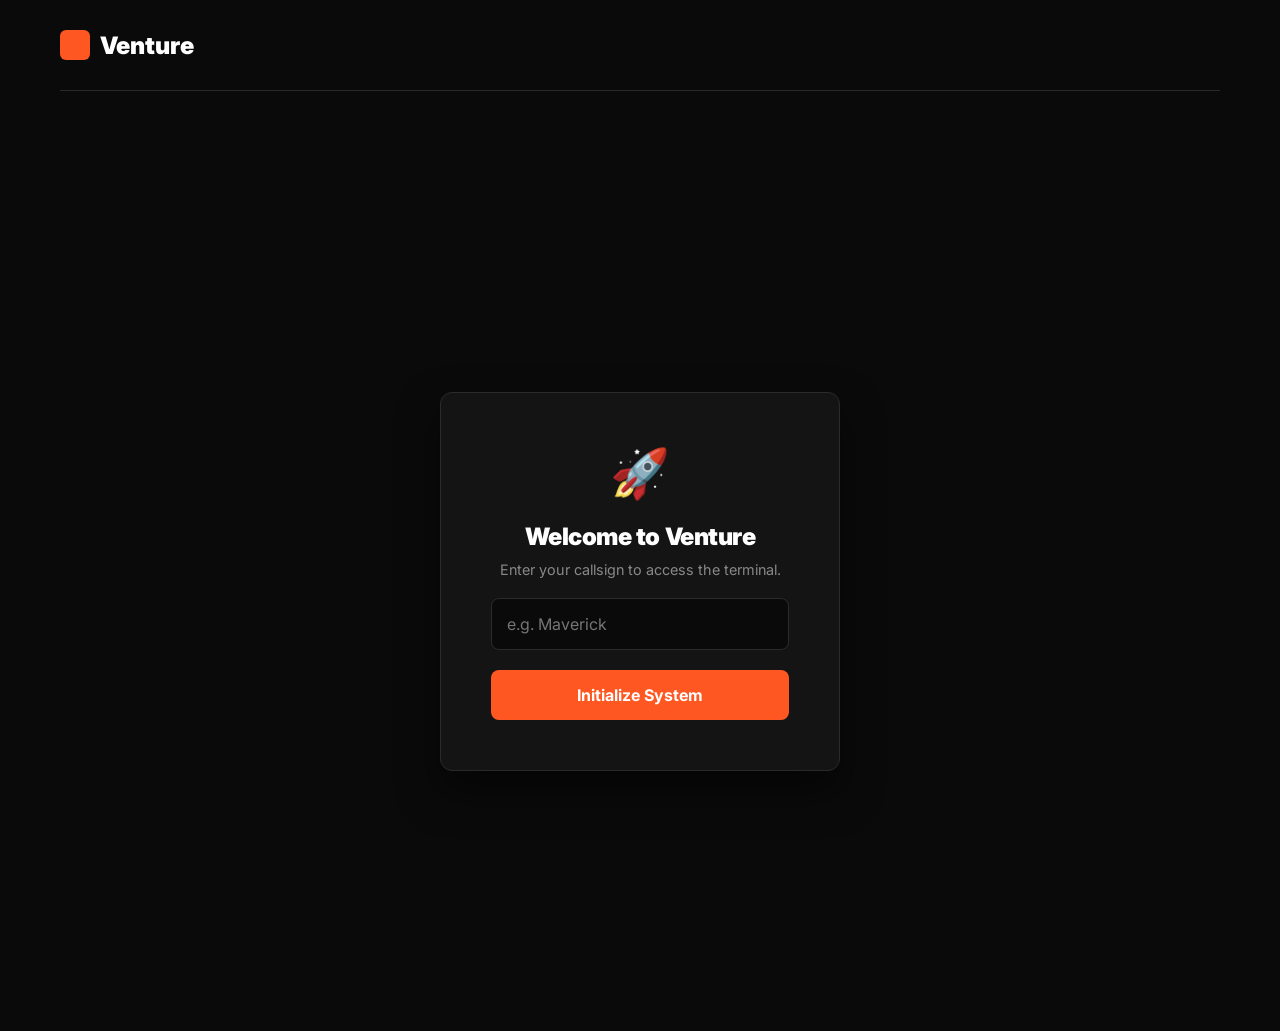
==== index.html @ 6b4d2a3b "Venture 2.0: Real-World SPA Pivot, Premium Dark Mode, Unified Dashboard" ====
<!DOCTYPE html>
<html lang="en">
<head>
  <meta charset="UTF-8">
  <meta name="viewport" content="width=device-width, initial-scale=1.0">
  <title>Venture 2.0 | Real-World SPA</title>
  <link rel="stylesheet" href="style.css?v=20.0">
  <link rel="stylesheet" href="https://cdnjs.cloudflare.com/ajax/libs/font-awesome/6.4.0/css/all.min.css">
</head>
<body>

  <!-- GLOBAL HEADER -->
  <div class="container">
    <header class="header">
      <a href="#" class="logo" id="nav-logo">
        <div class="logo-icon"></div>
        Venture
      </a>
      <div class="user-profile" id="user-profile" style="display:none;">
        <div class="user-avatar"></div>
        <span id="display-username">Pilot</span>
      </div>
    </header>
  </div>

  <div class="container">
    
    <!-- VIEW 1: AUTHENTICATION -->
    <div id="view-auth" class="view active">
      <div class="auth-wrapper">
        <div class="auth-card">
          <div style="font-size:3rem; margin-bottom:20px;">🚀</div>
          <h2 style="margin-bottom:10px;">Welcome to Venture</h2>
          <p style="color:var(--text-muted); font-size:0.9rem;">Enter your callsign to access the terminal.</p>
          <input type="text" id="auth-username" placeholder="e.g. Maverick" autocomplete="off">
          <button class="btn btn-primary" id="btn-login">Initialize System</button>
        </div>
      </div>
    </div>

    <!-- VIEW 2: THE EXPLORER (Trip Builder) -->
    <div id="view-home" class="view">
      <div class="hero">
        <h1>Where to next, <span id="hero-name" style="color:var(--primary);">Pilot</span>?</h1>
        <p>Select your operational parameters below.</p>
      </div>

      <!-- Vibe Grid -->
      <div class="vibe-grid" id="vibe-selector">
        <div class="vibe-card active" data-vibe="treks"><span class="vibe-icon">🏔️</span><div class="vibe-title">Treks</div></div>
        <div class="vibe-card" data-vibe="bike"><span class="vibe-icon">🏍️</span><div class="vibe-title">Bike Rides</div></div>
        <div class="vibe-card" data-vibe="monsoon"><span class="vibe-icon">🌧️</span><div class="vibe-title">Monsoon</div></div>
        <div class="vibe-card" data-vibe="roadtrip"><span class="vibe-icon">🚗</span><div class="vibe-title">Roadtrips</div></div>
        <div class="vibe-card" data-vibe="jungle"><span class="vibe-icon">🐅</span><div class="vibe-title">Safari</div></div>
      </div>

      <!-- Dynamic Suggestions Area -->
      <div id="suggestions-area" style="display:none; margin-bottom: 20px;">
        <h3 style="margin-bottom: 20px; font-size:1.2rem; display:flex; align-items:center; gap:10px;">🔥 Trending <span id="sug-label">Treks</span> in India</h3>
        <div class="suggestions-scroll" id="suggestions-scroll"></div>
      </div>

      <!-- The Setup Form -->
      <div class="setup-box">
        <form id="trip-form">
          <input type="hidden" id="input-purpose" value="treks">

          <div class="form-row">
            <div class="input-group">
              <label>Origin Base</label>
              <div class="autocomplete-wrapper">
                <input type="text" id="input-origin" required placeholder="e.g. Mumbai" autocomplete="off">
                <div id="autocomplete-list-origin" class="autocomplete-list"></div>
              </div>
            </div>
            <div class="input-group">
              <label>Destination Dropzone</label>
              <div class="autocomplete-wrapper">
                <input type="text" id="input-dest" required placeholder="e.g. Kalsubai Peak" autocomplete="off">
                <div id="autocomplete-list-dest" class="autocomplete-list"></div>
              </div>
            </div>
          </div>

          <div class="form-row">
            <div class="input-group">
              <label>Launch Date</label>
              <input type="date" id="input-date" required>
            </div>
            <div class="input-group">
              <label>Currency</label>
              <select id="input-currency" required>
                <option value="INR">INR (₹)</option>
                <option value="USD">USD ($)</option>
                <option value="EUR">EUR (€)</option>
                <option value="GBP">GBP (£)</option>
              </select>
            </div>
          </div>

          <div class="form-row">
            <div class="input-group">
              <label>Duration: <span id="val-days" style="color:var(--text-main);">2 Days</span></label>
              <input type="range" id="input-days" min="1" max="30" value="2" required>
            </div>
            <div class="input-group">
              <label>Squad Size: <span id="val-travelers" style="color:var(--text-main);">4 People</span></label>
              <input type="range" id="input-travelers" min="1" max="20" value="4" required>
            </div>
          </div>

          <div style="text-align:center; padding: 20px; border-radius:8px; border: 1px solid var(--border); margin-bottom: 20px; background:var(--bg-main);">
            <div style="font-size:0.8rem; color:var(--text-muted); text-transform:uppercase; font-weight:700; letter-spacing:0.1em;">Live Cost Estimate</div>
            <div id="live-cost" style="font-size:2rem; font-weight:900; color:var(--primary); margin-top:5px;">₹0</div>
          </div>

          <button type="submit" class="btn btn-primary" style="font-size:1.2rem; padding: 20px;">Deploy Mission 🚀</button>
        </form>
      </div>
    </div>

    <!-- VIEW 3: MISSION DASHBOARD -->
    <div id="view-dashboard" class="view">
      <div style="display:flex; justify-content:space-between; align-items:center; margin-bottom:30px;">
        <div>
          <h1 style="font-size:2.5rem; margin-bottom:5px;">Operation: <span id="dash-dest" style="color:var(--primary);">Destination</span></h1>
          <p style="color:var(--text-muted);">Originating from <span id="dash-origin" style="color:#fff;">Origin</span> • <span id="dash-days" style="color:#fff;">X</span> Days • <span id="dash-squad" style="color:#fff;">Y</span> Personnel</p>
        </div>
        <button class="btn" id="btn-edit" style="width:auto; margin:0;">Edit Parameters</button>
      </div>

      <div class="dashboard-grid">
        
        <!-- Left Column: Itinerary -->
        <div>
          <div class="dash-panel">
            <div class="panel-title">
              <span><i class="fas fa-route" style="margin-right:10px; color:var(--primary);"></i>Mission Timeline</span>
            </div>
            <div id="itinerary-timeline">
              <!-- Rendered via JS -->
            </div>
          </div>
        </div>

        <!-- Right Column: Budget & Gear -->
        <div>
          <div class="dash-panel">
            <div class="panel-title">
              <span><i class="fas fa-wallet" style="margin-right:10px; color:var(--primary);"></i>Financial Breakdown</span>
            </div>
            <ul class="budget-list" id="budget-list">
              <!-- Rendered via JS -->
            </ul>
            <div class="budget-total" id="budget-total">₹0</div>
          </div>

          <div class="dash-panel">
            <div class="panel-title">
              <span><i class="fas fa-box" style="margin-right:10px; color:var(--primary);"></i>Survival Loadout</span>
            </div>
            <ul class="gear-list" id="gear-list">
              <!-- Rendered via JS -->
            </ul>
          </div>
        </div>

      </div>
    </div>

  </div>

  <!-- MISSION MODAL (Hidden by default) -->
  <div class="modal-overlay" id="mission-modal">
    <div class="modal-content">
      <div class="modal-close" id="modal-close"><i class="fas fa-times"></i></div>
      <div class="modal-title" id="m-title">Mission Title</div>
      <div style="color:var(--primary); font-weight:700; margin-bottom:15px; font-size:0.9rem; text-transform:uppercase; letter-spacing:0.05em;" id="m-region">Region</div>
      <img id="m-img" class="modal-image" src="" alt="Loading...">
      <div class="modal-desc" id="m-desc">Establishing uplink to Wikipedia for mission briefing...</div>
      
      <div class="modal-stats">
        <div class="modal-stat-box">🔥 Difficulty<br><span id="m-diff" style="color:var(--primary); font-size:1.2rem; font-weight:900;">Hard</span></div>
        <div class="modal-stat-box">⏱️ Duration<br><span id="m-days" style="color:#fff; font-size:1.2rem; font-weight:900;">2 Days</span></div>
        <div class="modal-stat-box">⛺ Basecamp<br><span id="m-base" style="color:#fff; font-size:1.2rem; font-weight:900;">Bari</span></div>
        <div class="modal-stat-box">💸 Est. Cost<br><span id="m-cost" style="color:#fff; font-size:1.2rem; font-weight:900;">₹3000</span></div>
      </div>

      <button class="btn btn-primary" id="m-select-btn" style="padding:15px; font-size:1.1rem;">Select This Mission 🚀</button>
    </div>
  </div>

  <script src="app.js"></script>
</body>
</html>
---- style.css ----
@import url('https://fonts.googleapis.com/css2?family=Inter:wght@300;400;500;700;900&display=swap');

:root {
  --bg-main: #0a0a0a;
  --bg-card: #141414;
  --bg-hover: #1f1f1f;
  --border: #2a2a2a;
  --text-main: #ffffff;
  --text-muted: #888888;
  --primary: #FF5722;
  --primary-hover: #E64A19;
  --glow: rgba(255, 87, 34, 0.15);
}

* {
  margin: 0;
  padding: 0;
  box-sizing: border-box;
}

body {
  font-family: 'Inter', sans-serif;
  background-color: var(--bg-main);
  color: var(--text-main);
  min-height: 100vh;
  overflow-x: hidden;
  -webkit-font-smoothing: antialiased;
}

/* --- SPA View Management --- */
.view {
  display: none;
  opacity: 0;
  transition: opacity 0.3s ease;
}

.view.active {
  display: block;
  opacity: 1;
}

/* --- Typography & Layout --- */
h1, h2, h3 { font-weight: 900; letter-spacing: -0.02em; }
.container { max-width: 1200px; margin: 0 auto; padding: 0 20px; }
.header { padding: 30px 0; border-bottom: 1px solid var(--border); display: flex; justify-content: space-between; align-items: center; margin-bottom: 40px;}
.logo { font-size: 1.5rem; font-weight: 900; color: var(--text-main); text-decoration: none; display:flex; align-items:center; gap:10px;}
.logo-icon { width: 30px; height: 30px; background: var(--primary); border-radius: 6px; display:inline-block; }
.user-profile { display: flex; align-items: center; gap: 10px; font-weight: 500; font-size:0.9rem; color: var(--text-muted); cursor:pointer;}
.user-avatar { width: 36px; height: 36px; border-radius: 50%; background: #222; }

/* --- View 1: Auth --- */
.auth-wrapper {
  height: 100vh;
  display: flex;
  align-items: center;
  justify-content: center;
}
.auth-card {
  background: var(--bg-card);
  border: 1px solid var(--border);
  padding: 50px;
  border-radius: 12px;
  width: 100%;
  max-width: 400px;
  text-align: center;
  box-shadow: 0 20px 40px rgba(0,0,0,0.5);
}
.auth-card input {
  width: 100%;
  background: var(--bg-main);
  border: 1px solid var(--border);
  color: #fff;
  padding: 15px;
  border-radius: 8px;
  margin-top: 20px;
  font-family: 'Inter', sans-serif;
  font-size: 1rem;
  outline: none;
  transition: 0.2s;
}
.auth-card input:focus { border-color: var(--primary); }

/* --- Buttons --- */
.btn {
  background: var(--text-main);
  color: var(--bg-main);
  border: none;
  padding: 15px 25px;
  border-radius: 8px;
  font-size: 1rem;
  font-weight: 700;
  cursor: pointer;
  transition: 0.2s;
  width: 100%;
  margin-top: 20px;
  font-family: 'Inter', sans-serif;
}
.btn:hover { background: #e0e0e0; }
.btn-primary { background: var(--primary); color: #fff; }
.btn-primary:hover { background: var(--primary-hover); }

/* --- View 2: The Explorer --- */
.hero { text-align: center; padding: 40px 0; }
.hero h1 { font-size: 3.5rem; margin-bottom: 15px; }
.hero p { font-size: 1.2rem; color: var(--text-muted); }

.vibe-grid {
  display: grid;
  grid-template-columns: repeat(auto-fit, minmax(160px, 1fr));
  gap: 15px;
  margin: 40px 0;
}
.vibe-card {
  background: var(--bg-card);
  border: 1px solid var(--border);
  padding: 30px 15px;
  text-align: center;
  border-radius: 12px;
  cursor: pointer;
  transition: 0.2s;
}
.vibe-card:hover { border-color: #555; background: var(--bg-hover); }
.vibe-card.active { border-color: var(--primary); background: var(--glow); }
.vibe-icon { font-size: 2.5rem; margin-bottom: 10px; display: block; }
.vibe-title { font-weight: 700; font-size: 1.1rem; }

/* Suggestions */
.suggestions-scroll {
  display: flex;
  gap: 15px;
  overflow-x: auto;
  padding-bottom: 20px;
  margin-bottom: 40px;
}
.suggestion-card {
  min-width: 280px;
  background: var(--bg-card);
  border: 1px solid var(--border);
  padding: 20px;
  border-radius: 12px;
  cursor: pointer;
  transition: 0.2s;
}
.suggestion-card:hover { border-color: var(--primary); }
.sug-title { font-weight: 700; font-size: 1.2rem; margin-bottom: 5px; color: var(--text-main); }
.sug-meta { font-size: 0.85rem; color: var(--text-muted); display:flex; flex-direction:column; gap:4px;}

/* Setup Form */
.setup-box { background: var(--bg-card); border: 1px solid var(--border); padding: 40px; border-radius: 12px; margin-bottom: 60px; }
.form-row { display: grid; grid-template-columns: repeat(auto-fit, minmax(250px, 1fr)); gap: 25px; margin-bottom: 25px; }
.input-group label { display: block; font-weight: 700; margin-bottom: 10px; font-size: 0.9rem; color: var(--text-muted); text-transform: uppercase; letter-spacing: 0.05em; }
.input-group input, .input-group select {
  width: 100%; padding: 15px; border: 1px solid var(--border); border-radius: 8px; background: var(--bg-main); color: var(--text-main); font-family: 'Inter', sans-serif; font-size: 1.1rem; font-weight: 500; outline: none; transition: 0.2s;
}
.input-group input:focus, .input-group select:focus { border-color: var(--primary); }
input[type="range"] { -webkit-appearance: none; height: 6px !important; padding: 0 !important; background: var(--border) !important; border-radius: 3px; margin-top: 15px; border: none !important; }
input[type="range"]::-webkit-slider-thumb { -webkit-appearance: none; width: 20px; height: 20px; background: var(--primary); border-radius: 50%; cursor: pointer; }

/* Modals */
.modal-overlay { position: fixed; top: 0; left: 0; right: 0; bottom: 0; background: rgba(0,0,0,0.8); backdrop-filter: blur(5px); z-index: 2000; display: flex; justify-content: center; align-items: center; opacity: 0; pointer-events: none; transition: 0.3s; }
.modal-overlay.active { opacity: 1; pointer-events: all; }
.modal-content { background: var(--bg-card); border: 1px solid var(--border); width: 90%; max-width: 600px; border-radius: 12px; padding: 40px; transform: translateY(20px); transition: 0.3s; position: relative; max-height: 90vh; overflow-y: auto; }
.modal-overlay.active .modal-content { transform: translateY(0); }
.modal-close { position: absolute; top: 20px; right: 20px; font-size: 1.5rem; cursor: pointer; color: var(--text-muted); }
.modal-close:hover { color: #fff; }
.modal-image { width: 100%; height: 250px; object-fit: cover; border-radius: 8px; margin: 20px 0; background: var(--border); }
.modal-title { font-size: 2rem; font-weight: 900; color: #fff; margin-bottom: 10px; }
.modal-desc { font-size: 1rem; color: var(--text-muted); line-height: 1.6; margin-bottom: 25px; }
.modal-stats { display: grid; grid-template-columns: 1fr 1fr; gap: 15px; margin-bottom: 30px; }
.modal-stat-box { background: var(--bg-main); padding: 15px; border-radius: 8px; font-weight: 500; font-size: 0.9rem; border: 1px solid var(--border); }

/* --- View 3: Dashboard --- */
.dashboard-grid { display: grid; grid-template-columns: 2fr 1fr; gap: 30px; margin-bottom: 60px; }
@media(max-width: 900px) { .dashboard-grid { grid-template-columns: 1fr; } }

.dash-panel { background: var(--bg-card); border: 1px solid var(--border); border-radius: 12px; padding: 30px; margin-bottom: 30px; }
.panel-title { font-size: 1.5rem; font-weight: 900; margin-bottom: 20px; border-bottom: 1px solid var(--border); padding-bottom: 15px; display: flex; justify-content: space-between; align-items:center;}

.budget-list { list-style: none; }
.budget-item { display: flex; justify-content: space-between; padding: 15px 0; border-bottom: 1px solid var(--border); font-weight: 500;}
.budget-total { font-size: 2.5rem; font-weight: 900; text-align: right; margin-top: 20px; color: var(--primary); }

.timeline-item { margin-bottom: 40px; padding-left: 30px; border-left: 2px solid var(--border); position: relative;}
.timeline-dot { position: absolute; left: -7px; top: 0; width: 12px; height: 12px; background: var(--primary); border-radius: 50%; box-shadow: 0 0 10px var(--primary); }
.timeline-day { font-size: 1.2rem; font-weight: 900; color: #fff; margin-bottom: 10px; }
.timeline-content { font-size: 1rem; line-height: 1.6; color: var(--text-muted); }
.wiki-photo { width: 100%; max-height: 300px; object-fit: cover; border-radius: 8px; margin-top: 15px; border: 1px solid var(--border);}

.gear-list { list-style: none; }
.gear-item { display: flex; align-items: center; gap: 15px; padding: 12px 0; border-bottom: 1px solid var(--border); font-size: 1rem; color: var(--text-muted); }
.gear-item input[type="checkbox"] { width: 20px; height: 20px; accent-color: var(--primary); cursor: pointer; }

/* Autocomplete overrides */
.autocomplete-wrapper { position: relative; width: 100%; }
.autocomplete-list { position: absolute; top: 100%; left: 0; right: 0; background: var(--bg-card); z-index: 999; max-height: 200px; overflow-y: auto; border: 1px solid var(--border); border-top:none; border-radius: 0 0 8px 8px; box-shadow: 0 10px 30px rgba(0,0,0,0.5); display: none; }
.autocomplete-item { padding: 15px; cursor: pointer; border-bottom: 1px solid var(--border); font-size: 0.9rem; font-weight:500;}
.autocomplete-item:hover { background: var(--bg-hover); color: #fff; }
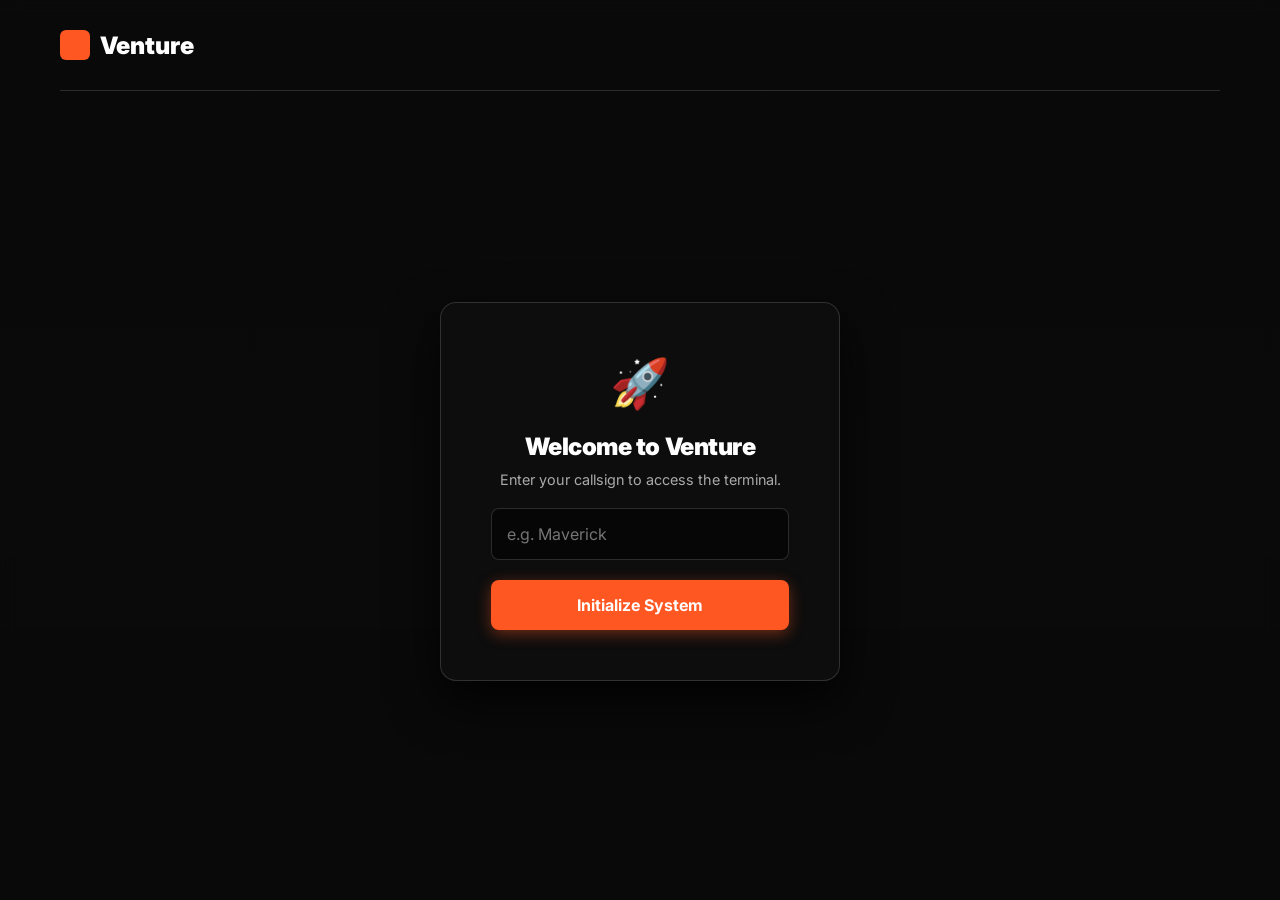
==== commit 5ebf1c5a: "Venture 3.0: Live Currency, Live Weather Gear, Immersive Background" ====
--- a/index.html
+++ b/index.html
@@ -8,6 +8,8 @@
   <link rel="stylesheet" href="https://cdnjs.cloudflare.com/ajax/libs/font-awesome/6.4.0/css/all.min.css">
 </head>
 <body>
+  <!-- DYNAMIC FULL SCREEN BACKGROUND -->
+  <div id="app-bg"></div>
 
   <!-- GLOBAL HEADER -->
   <div class="container">
@@ -131,8 +133,18 @@
 
       <div class="dashboard-grid">
         
-        <!-- Left Column: Itinerary -->
+        <!-- Left Column: Itinerary & Weather -->
         <div>
+          <div class="dash-panel" style="background: rgba(0,0,0,0.4); border-color: var(--primary);">
+            <div style="display:flex; justify-content:space-between; align-items:center;">
+              <div>
+                <div style="font-size:0.8rem; color:var(--primary); text-transform:uppercase; font-weight:700; letter-spacing:0.1em; margin-bottom:5px;">Live Weather Uplink</div>
+                <div id="dash-weather-desc" style="font-size:1.5rem; font-weight:900; color:#fff;">Fetching...</div>
+              </div>
+              <div id="dash-weather-temp" style="font-size:3rem; font-weight:900; color:var(--primary);">--°C</div>
+            </div>
+          </div>
+
           <div class="dash-panel">
             <div class="panel-title">
               <span><i class="fas fa-route" style="margin-right:10px; color:var(--primary);"></i>Mission Timeline</span>
--- a/style.css
+++ b/style.css
@@ -2,14 +2,14 @@
 
 :root {
   --bg-main: #0a0a0a;
-  --bg-card: #141414;
-  --bg-hover: #1f1f1f;
-  --border: #2a2a2a;
+  --bg-card: rgba(20, 20, 20, 0.75);
+  --bg-hover: rgba(40, 40, 40, 0.85);
+  --border: rgba(255, 255, 255, 0.15);
   --text-main: #ffffff;
-  --text-muted: #888888;
+  --text-muted: #aaaaaa;
   --primary: #FF5722;
   --primary-hover: #E64A19;
-  --glow: rgba(255, 87, 34, 0.15);
+  --glow: rgba(255, 87, 34, 0.25);
 }
 
 * {
@@ -27,6 +27,29 @@
   -webkit-font-smoothing: antialiased;
 }
 
+/* --- Dynamic Background --- */
+#app-bg {
+  position: fixed;
+  top: 0;
+  left: 0;
+  width: 100vw;
+  height: 100vh;
+  z-index: -1;
+  background-size: cover;
+  background-position: center;
+  background-image: url('https://images.unsplash.com/photo-1542224566-6e85f2e6772f?q=80&w=2000&auto=format&fit=crop'); /* Default Fallback */
+  transition: background-image 1s ease-in-out;
+}
+
+#app-bg::after {
+  content: '';
+  position: absolute;
+  top: 0; left: 0; right: 0; bottom: 0;
+  background: linear-gradient(to bottom, rgba(10,10,10,0.8) 0%, rgba(10,10,10,0.95) 100%);
+  backdrop-filter: blur(10px);
+  -webkit-backdrop-filter: blur(10px);
+}
+
 /* --- SPA View Management --- */
 .view {
   display: none;
@@ -41,7 +64,7 @@
 
 /* --- Typography & Layout --- */
 h1, h2, h3 { font-weight: 900; letter-spacing: -0.02em; }
-.container { max-width: 1200px; margin: 0 auto; padding: 0 20px; }
+.container { max-width: 1200px; margin: 0 auto; padding: 0 20px; position: relative; z-index: 10; }
 .header { padding: 30px 0; border-bottom: 1px solid var(--border); display: flex; justify-content: space-between; align-items: center; margin-bottom: 40px;}
 .logo { font-size: 1.5rem; font-weight: 900; color: var(--text-main); text-decoration: none; display:flex; align-items:center; gap:10px;}
 .logo-icon { width: 30px; height: 30px; background: var(--primary); border-radius: 6px; display:inline-block; }
@@ -49,59 +72,34 @@
 .user-avatar { width: 36px; height: 36px; border-radius: 50%; background: #222; }
 
 /* --- View 1: Auth --- */
-.auth-wrapper {
-  height: 100vh;
-  display: flex;
-  align-items: center;
-  justify-content: center;
-}
+.auth-wrapper { height: 80vh; display: flex; align-items: center; justify-content: center; }
 .auth-card {
-  background: var(--bg-card);
+  background: rgba(15,15,15,0.85);
+  backdrop-filter: blur(20px);
   border: 1px solid var(--border);
   padding: 50px;
-  border-radius: 12px;
+  border-radius: 16px;
   width: 100%;
   max-width: 400px;
   text-align: center;
-  box-shadow: 0 20px 40px rgba(0,0,0,0.5);
+  box-shadow: 0 20px 50px rgba(0,0,0,0.8);
 }
 .auth-card input {
-  width: 100%;
-  background: var(--bg-main);
-  border: 1px solid var(--border);
-  color: #fff;
-  padding: 15px;
-  border-radius: 8px;
-  margin-top: 20px;
-  font-family: 'Inter', sans-serif;
-  font-size: 1rem;
-  outline: none;
-  transition: 0.2s;
+  width: 100%; background: rgba(0,0,0,0.5); border: 1px solid var(--border); color: #fff; padding: 15px; border-radius: 8px; margin-top: 20px; font-family: 'Inter', sans-serif; font-size: 1rem; outline: none; transition: 0.2s;
 }
 .auth-card input:focus { border-color: var(--primary); }
 
 /* --- Buttons --- */
 .btn {
-  background: var(--text-main);
-  color: var(--bg-main);
-  border: none;
-  padding: 15px 25px;
-  border-radius: 8px;
-  font-size: 1rem;
-  font-weight: 700;
-  cursor: pointer;
-  transition: 0.2s;
-  width: 100%;
-  margin-top: 20px;
-  font-family: 'Inter', sans-serif;
+  background: #ffffff; color: #000; border: none; padding: 15px 25px; border-radius: 8px; font-size: 1rem; font-weight: 700; cursor: pointer; transition: 0.2s; width: 100%; margin-top: 20px; font-family: 'Inter', sans-serif;
 }
 .btn:hover { background: #e0e0e0; }
-.btn-primary { background: var(--primary); color: #fff; }
-.btn-primary:hover { background: var(--primary-hover); }
+.btn-primary { background: var(--primary); color: #fff; box-shadow: 0 4px 15px rgba(255,87,34,0.4); }
+.btn-primary:hover { background: var(--primary-hover); transform: translateY(-2px); box-shadow: 0 6px 20px rgba(255,87,34,0.6); }
 
 /* --- View 2: The Explorer --- */
 .hero { text-align: center; padding: 40px 0; }
-.hero h1 { font-size: 3.5rem; margin-bottom: 15px; }
+.hero h1 { font-size: 3.8rem; margin-bottom: 15px; text-shadow: 0 4px 20px rgba(0,0,0,0.5); }
 .hero p { font-size: 1.2rem; color: var(--text-muted); }
 
 .vibe-grid {
@@ -112,86 +110,73 @@
 }
 .vibe-card {
   background: var(--bg-card);
+  backdrop-filter: blur(15px);
   border: 1px solid var(--border);
   padding: 30px 15px;
   text-align: center;
-  border-radius: 12px;
+  border-radius: 16px;
   cursor: pointer;
-  transition: 0.2s;
+  transition: 0.3s;
 }
-.vibe-card:hover { border-color: #555; background: var(--bg-hover); }
-.vibe-card.active { border-color: var(--primary); background: var(--glow); }
+.vibe-card:hover { border-color: #888; background: var(--bg-hover); transform: translateY(-5px); }
+.vibe-card.active { border-color: var(--primary); background: var(--glow); box-shadow: 0 0 20px rgba(255,87,34,0.2); }
 .vibe-icon { font-size: 2.5rem; margin-bottom: 10px; display: block; }
 .vibe-title { font-weight: 700; font-size: 1.1rem; }
 
 /* Suggestions */
-.suggestions-scroll {
-  display: flex;
-  gap: 15px;
-  overflow-x: auto;
-  padding-bottom: 20px;
-  margin-bottom: 40px;
-}
-.suggestion-card {
-  min-width: 280px;
-  background: var(--bg-card);
-  border: 1px solid var(--border);
-  padding: 20px;
-  border-radius: 12px;
-  cursor: pointer;
-  transition: 0.2s;
-}
-.suggestion-card:hover { border-color: var(--primary); }
+.suggestions-scroll { display: flex; gap: 15px; overflow-x: auto; padding-bottom: 20px; margin-bottom: 40px; }
+.suggestion-card { min-width: 280px; background: var(--bg-card); backdrop-filter: blur(15px); border: 1px solid var(--border); padding: 20px; border-radius: 12px; cursor: pointer; transition: 0.2s; }
+.suggestion-card:hover { border-color: var(--primary); transform: translateY(-3px); }
 .sug-title { font-weight: 700; font-size: 1.2rem; margin-bottom: 5px; color: var(--text-main); }
 .sug-meta { font-size: 0.85rem; color: var(--text-muted); display:flex; flex-direction:column; gap:4px;}
 
 /* Setup Form */
-.setup-box { background: var(--bg-card); border: 1px solid var(--border); padding: 40px; border-radius: 12px; margin-bottom: 60px; }
+.setup-box { background: var(--bg-card); backdrop-filter: blur(20px); border: 1px solid var(--border); padding: 40px; border-radius: 16px; margin-bottom: 60px; box-shadow: 0 20px 40px rgba(0,0,0,0.5); }
 .form-row { display: grid; grid-template-columns: repeat(auto-fit, minmax(250px, 1fr)); gap: 25px; margin-bottom: 25px; }
 .input-group label { display: block; font-weight: 700; margin-bottom: 10px; font-size: 0.9rem; color: var(--text-muted); text-transform: uppercase; letter-spacing: 0.05em; }
-.input-group input, .input-group select {
-  width: 100%; padding: 15px; border: 1px solid var(--border); border-radius: 8px; background: var(--bg-main); color: var(--text-main); font-family: 'Inter', sans-serif; font-size: 1.1rem; font-weight: 500; outline: none; transition: 0.2s;
-}
-.input-group input:focus, .input-group select:focus { border-color: var(--primary); }
+.input-group input, .input-group select { width: 100%; padding: 15px; border: 1px solid var(--border); border-radius: 8px; background: rgba(0,0,0,0.5); color: var(--text-main); font-family: 'Inter', sans-serif; font-size: 1.1rem; font-weight: 500; outline: none; transition: 0.2s; }
+.input-group input:focus, .input-group select:focus { border-color: var(--primary); background: rgba(0,0,0,0.8); }
 input[type="range"] { -webkit-appearance: none; height: 6px !important; padding: 0 !important; background: var(--border) !important; border-radius: 3px; margin-top: 15px; border: none !important; }
-input[type="range"]::-webkit-slider-thumb { -webkit-appearance: none; width: 20px; height: 20px; background: var(--primary); border-radius: 50%; cursor: pointer; }
+input[type="range"]::-webkit-slider-thumb { -webkit-appearance: none; width: 22px; height: 22px; background: var(--primary); border-radius: 50%; cursor: pointer; box-shadow: 0 0 10px var(--primary); }
 
 /* Modals */
-.modal-overlay { position: fixed; top: 0; left: 0; right: 0; bottom: 0; background: rgba(0,0,0,0.8); backdrop-filter: blur(5px); z-index: 2000; display: flex; justify-content: center; align-items: center; opacity: 0; pointer-events: none; transition: 0.3s; }
+.modal-overlay { position: fixed; top: 0; left: 0; right: 0; bottom: 0; background: rgba(0,0,0,0.8); backdrop-filter: blur(10px); z-index: 2000; display: flex; justify-content: center; align-items: center; opacity: 0; pointer-events: none; transition: 0.3s; }
 .modal-overlay.active { opacity: 1; pointer-events: all; }
-.modal-content { background: var(--bg-card); border: 1px solid var(--border); width: 90%; max-width: 600px; border-radius: 12px; padding: 40px; transform: translateY(20px); transition: 0.3s; position: relative; max-height: 90vh; overflow-y: auto; }
+.modal-content { background: rgba(15,15,15,0.95); border: 1px solid var(--border); width: 90%; max-width: 600px; border-radius: 16px; padding: 40px; transform: translateY(20px); transition: 0.3s; position: relative; max-height: 90vh; overflow-y: auto; box-shadow: 0 30px 60px rgba(0,0,0,0.8); }
 .modal-overlay.active .modal-content { transform: translateY(0); }
-.modal-close { position: absolute; top: 20px; right: 20px; font-size: 1.5rem; cursor: pointer; color: var(--text-muted); }
-.modal-close:hover { color: #fff; }
-.modal-image { width: 100%; height: 250px; object-fit: cover; border-radius: 8px; margin: 20px 0; background: var(--border); }
-.modal-title { font-size: 2rem; font-weight: 900; color: #fff; margin-bottom: 10px; }
-.modal-desc { font-size: 1rem; color: var(--text-muted); line-height: 1.6; margin-bottom: 25px; }
+.modal-close { position: absolute; top: 20px; right: 20px; font-size: 1.5rem; cursor: pointer; color: var(--text-muted); transition:0.2s; }
+.modal-close:hover { color: var(--primary); }
+.modal-image { width: 100%; height: 250px; object-fit: cover; border-radius: 12px; margin: 20px 0; background: #000; border: 1px solid var(--border); }
+.modal-title { font-size: 2.2rem; font-weight: 900; color: #fff; margin-bottom: 5px; }
+.modal-desc { font-size: 1.05rem; color: var(--text-muted); line-height: 1.6; margin-bottom: 25px; }
 .modal-stats { display: grid; grid-template-columns: 1fr 1fr; gap: 15px; margin-bottom: 30px; }
-.modal-stat-box { background: var(--bg-main); padding: 15px; border-radius: 8px; font-weight: 500; font-size: 0.9rem; border: 1px solid var(--border); }
+.modal-stat-box { background: rgba(0,0,0,0.5); padding: 15px; border-radius: 8px; font-weight: 500; font-size: 0.9rem; border: 1px solid var(--border); }
 
 /* --- View 3: Dashboard --- */
 .dashboard-grid { display: grid; grid-template-columns: 2fr 1fr; gap: 30px; margin-bottom: 60px; }
 @media(max-width: 900px) { .dashboard-grid { grid-template-columns: 1fr; } }
 
-.dash-panel { background: var(--bg-card); border: 1px solid var(--border); border-radius: 12px; padding: 30px; margin-bottom: 30px; }
-.panel-title { font-size: 1.5rem; font-weight: 900; margin-bottom: 20px; border-bottom: 1px solid var(--border); padding-bottom: 15px; display: flex; justify-content: space-between; align-items:center;}
+.dash-panel { background: var(--bg-card); backdrop-filter: blur(20px); border: 1px solid var(--border); border-radius: 16px; padding: 35px; margin-bottom: 30px; box-shadow: 0 10px 30px rgba(0,0,0,0.5); }
+.panel-title { font-size: 1.5rem; font-weight: 900; margin-bottom: 25px; border-bottom: 1px solid var(--border); padding-bottom: 15px; display: flex; justify-content: space-between; align-items:center;}
 
 .budget-list { list-style: none; }
 .budget-item { display: flex; justify-content: space-between; padding: 15px 0; border-bottom: 1px solid var(--border); font-weight: 500;}
-.budget-total { font-size: 2.5rem; font-weight: 900; text-align: right; margin-top: 20px; color: var(--primary); }
+.budget-total { font-size: 2.8rem; font-weight: 900; text-align: right; margin-top: 20px; color: var(--primary); }
 
 .timeline-item { margin-bottom: 40px; padding-left: 30px; border-left: 2px solid var(--border); position: relative;}
-.timeline-dot { position: absolute; left: -7px; top: 0; width: 12px; height: 12px; background: var(--primary); border-radius: 50%; box-shadow: 0 0 10px var(--primary); }
-.timeline-day { font-size: 1.2rem; font-weight: 900; color: #fff; margin-bottom: 10px; }
-.timeline-content { font-size: 1rem; line-height: 1.6; color: var(--text-muted); }
-.wiki-photo { width: 100%; max-height: 300px; object-fit: cover; border-radius: 8px; margin-top: 15px; border: 1px solid var(--border);}
+.timeline-dot { position: absolute; left: -7px; top: 0; width: 12px; height: 12px; background: var(--primary); border-radius: 50%; box-shadow: 0 0 15px var(--primary); }
+.timeline-day { font-size: 1.2rem; font-weight: 900; color: #fff; margin-bottom: 10px; text-transform: uppercase; letter-spacing: 0.05em; }
+.timeline-content { font-size: 1.05rem; line-height: 1.6; color: var(--text-muted); }
+.wiki-photo { width: 100%; max-height: 350px; object-fit: cover; border-radius: 12px; margin-top: 15px; border: 1px solid var(--border);}
 
 .gear-list { list-style: none; }
-.gear-item { display: flex; align-items: center; gap: 15px; padding: 12px 0; border-bottom: 1px solid var(--border); font-size: 1rem; color: var(--text-muted); }
-.gear-item input[type="checkbox"] { width: 20px; height: 20px; accent-color: var(--primary); cursor: pointer; }
+.gear-item { display: flex; align-items: center; gap: 15px; padding: 15px 0; border-bottom: 1px solid var(--border); font-size: 1.05rem; color: #fff; }
+.gear-item input[type="checkbox"] { width: 22px; height: 22px; accent-color: var(--primary); cursor: pointer; }
+.gear-item span.reason { font-size: 0.85rem; color: var(--primary); font-weight: 700; margin-left: auto; text-transform: uppercase; }
 
 /* Autocomplete overrides */
 .autocomplete-wrapper { position: relative; width: 100%; }
-.autocomplete-list { position: absolute; top: 100%; left: 0; right: 0; background: var(--bg-card); z-index: 999; max-height: 200px; overflow-y: auto; border: 1px solid var(--border); border-top:none; border-radius: 0 0 8px 8px; box-shadow: 0 10px 30px rgba(0,0,0,0.5); display: none; }
-.autocomplete-item { padding: 15px; cursor: pointer; border-bottom: 1px solid var(--border); font-size: 0.9rem; font-weight:500;}
-.autocomplete-item:hover { background: var(--bg-hover); color: #fff; }
+.autocomplete-list { position: absolute; top: 100%; left: 0; right: 0; background: #111; z-index: 999; max-height: 250px; overflow-y: auto; border: 1px solid var(--border); border-top:none; border-radius: 0 0 8px 8px; box-shadow: 0 15px 40px rgba(0,0,0,0.8); display: none; }
+.autocomplete-item { padding: 15px; cursor: pointer; border-bottom: 1px solid #222; font-size: 0.95rem; font-weight:500;}
+.autocomplete-item:hover { background: var(--primary); color: #fff; }
+
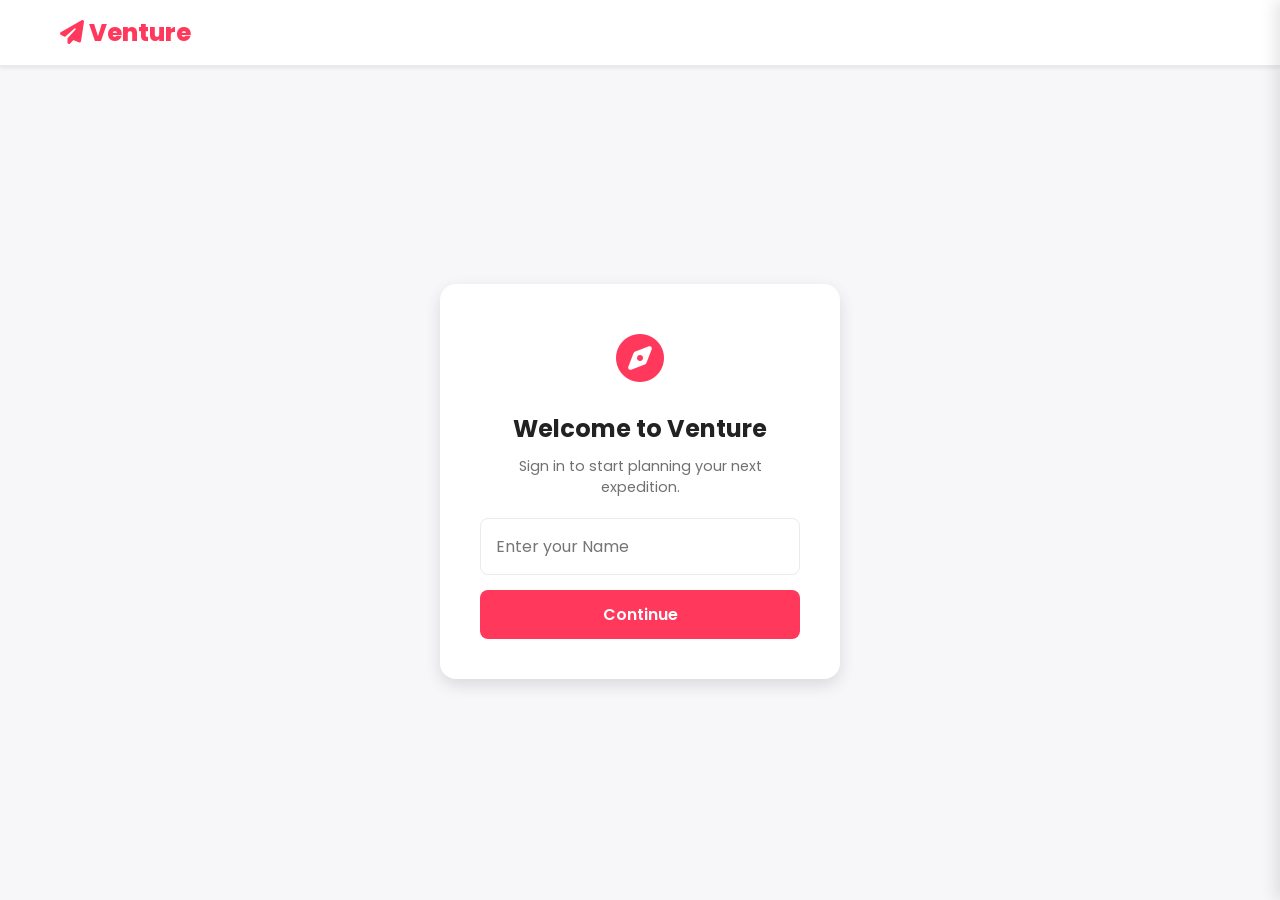
==== commit a61c267f: "Venture 4.0: Production UI, Leaflet Maps, Save Trips, QA Fixes" ====
--- a/index.html
+++ b/index.html
@@ -3,205 +3,234 @@
 <head>
   <meta charset="UTF-8">
   <meta name="viewport" content="width=device-width, initial-scale=1.0">
-  <title>Venture 2.0 | Real-World SPA</title>
-  <link rel="stylesheet" href="style.css?v=20.0">
+  <title>Venture | Book Your Next Adventure</title>
+  
+  <!-- Fonts & Icons -->
   <link rel="stylesheet" href="https://cdnjs.cloudflare.com/ajax/libs/font-awesome/6.4.0/css/all.min.css">
+  <link href="https://fonts.googleapis.com/css2?family=Poppins:wght@300;400;500;600;700;800&display=swap" rel="stylesheet">
+  
+  <!-- Leaflet CSS -->
+  <link rel="stylesheet" href="https://unpkg.com/leaflet@1.9.4/dist/leaflet.css" integrity="sha256-p4NxAoJBhIIN+hmNHrzRCf9tD/miZyoHS5obTRR9BMY=" crossorigin=""/>
+
+  <link rel="stylesheet" href="style.css?v=40.0">
 </head>
 <body>
-  <!-- DYNAMIC FULL SCREEN BACKGROUND -->
-  <div id="app-bg"></div>
-
-  <!-- GLOBAL HEADER -->
-  <div class="container">
-    <header class="header">
+
+  <!-- GLOBAL NAV -->
+  <nav class="navbar">
+    <div class="nav-container">
       <a href="#" class="logo" id="nav-logo">
-        <div class="logo-icon"></div>
-        Venture
+        <i class="fas fa-paper-plane" style="color: var(--primary);"></i> Venture
       </a>
-      <div class="user-profile" id="user-profile" style="display:none;">
-        <div class="user-avatar"></div>
-        <span id="display-username">Pilot</span>
-      </div>
-    </header>
+      <div class="nav-links" id="nav-links" style="display:none;">
+        <button class="nav-btn" id="btn-my-trips"><i class="fas fa-suitcase"></i> My Trips</button>
+        <div class="user-profile">
+          <img src="https://ui-avatars.com/api/?name=User&background=0D8ABC&color=fff" id="nav-avatar" alt="Avatar">
+          <span id="display-username" style="font-weight:600;">User</span>
+        </div>
+      </div>
+    </div>
+  </nav>
+
+  <!-- SIDEBAR: MY TRIPS -->
+  <div class="sidebar-overlay" id="sidebar-overlay"></div>
+  <div class="sidebar" id="trips-sidebar">
+    <div class="sidebar-header">
+      <h2>My Saved Trips</h2>
+      <button class="close-btn" id="close-sidebar"><i class="fas fa-times"></i></button>
+    </div>
+    <div class="sidebar-content" id="saved-trips-list">
+      <!-- Injected via JS -->
+    </div>
   </div>
 
-  <div class="container">
+  <div class="main-wrapper">
     
     <!-- VIEW 1: AUTHENTICATION -->
     <div id="view-auth" class="view active">
       <div class="auth-wrapper">
         <div class="auth-card">
-          <div style="font-size:3rem; margin-bottom:20px;">🚀</div>
-          <h2 style="margin-bottom:10px;">Welcome to Venture</h2>
-          <p style="color:var(--text-muted); font-size:0.9rem;">Enter your callsign to access the terminal.</p>
-          <input type="text" id="auth-username" placeholder="e.g. Maverick" autocomplete="off">
-          <button class="btn btn-primary" id="btn-login">Initialize System</button>
+          <div class="auth-icon"><i class="fas fa-compass"></i></div>
+          <h2>Welcome to Venture</h2>
+          <p>Sign in to start planning your next expedition.</p>
+          <input type="text" id="auth-username" placeholder="Enter your Name" autocomplete="off">
+          <button class="btn btn-primary" id="btn-login" style="width:100%; margin-top:15px;">Continue</button>
         </div>
       </div>
     </div>
 
     <!-- VIEW 2: THE EXPLORER (Trip Builder) -->
     <div id="view-home" class="view">
-      <div class="hero">
-        <h1>Where to next, <span id="hero-name" style="color:var(--primary);">Pilot</span>?</h1>
-        <p>Select your operational parameters below.</p>
-      </div>
-
-      <!-- Vibe Grid -->
-      <div class="vibe-grid" id="vibe-selector">
-        <div class="vibe-card active" data-vibe="treks"><span class="vibe-icon">🏔️</span><div class="vibe-title">Treks</div></div>
-        <div class="vibe-card" data-vibe="bike"><span class="vibe-icon">🏍️</span><div class="vibe-title">Bike Rides</div></div>
-        <div class="vibe-card" data-vibe="monsoon"><span class="vibe-icon">🌧️</span><div class="vibe-title">Monsoon</div></div>
-        <div class="vibe-card" data-vibe="roadtrip"><span class="vibe-icon">🚗</span><div class="vibe-title">Roadtrips</div></div>
-        <div class="vibe-card" data-vibe="jungle"><span class="vibe-icon">🐅</span><div class="vibe-title">Safari</div></div>
-      </div>
-
-      <!-- Dynamic Suggestions Area -->
-      <div id="suggestions-area" style="display:none; margin-bottom: 20px;">
-        <h3 style="margin-bottom: 20px; font-size:1.2rem; display:flex; align-items:center; gap:10px;">🔥 Trending <span id="sug-label">Treks</span> in India</h3>
-        <div class="suggestions-scroll" id="suggestions-scroll"></div>
-      </div>
-
-      <!-- The Setup Form -->
-      <div class="setup-box">
-        <form id="trip-form">
-          <input type="hidden" id="input-purpose" value="treks">
-
-          <div class="form-row">
-            <div class="input-group">
-              <label>Origin Base</label>
-              <div class="autocomplete-wrapper">
-                <input type="text" id="input-origin" required placeholder="e.g. Mumbai" autocomplete="off">
-                <div id="autocomplete-list-origin" class="autocomplete-list"></div>
+      
+      <!-- HERO SECTION -->
+      <div class="hero-section">
+        <div class="hero-bg"></div>
+        <div class="hero-content">
+          <h1>Find your next adventure, <span id="hero-name" style="color:var(--primary);">Explorer</span>.</h1>
+          <p>Discover treks, safaris, and epic road trips across India.</p>
+          
+          <!-- MAIN SEARCH FORM -->
+          <div class="search-card">
+            
+            <div class="vibe-tabs" id="vibe-selector">
+              <div class="vibe-tab active" data-vibe="treks"><i class="fas fa-mountain"></i> Treks</div>
+              <div class="vibe-tab" data-vibe="bike"><i class="fas fa-motorcycle"></i> Bikes</div>
+              <div class="vibe-tab" data-vibe="monsoon"><i class="fas fa-cloud-showers-heavy"></i> Monsoon</div>
+              <div class="vibe-tab" data-vibe="roadtrip"><i class="fas fa-car"></i> Drive</div>
+              <div class="vibe-tab" data-vibe="jungle"><i class="fas fa-paw"></i> Safari</div>
+            </div>
+
+            <form id="trip-form">
+              <input type="hidden" id="input-purpose" value="treks">
+              
+              <div class="search-row">
+                <div class="search-group">
+                  <label>Origin</label>
+                  <div class="autocomplete-wrapper">
+                    <input type="text" id="input-origin" required placeholder="Where from?" autocomplete="off">
+                    <div id="autocomplete-list-origin" class="autocomplete-list"></div>
+                  </div>
+                </div>
+                <div class="search-group">
+                  <label>Destination</label>
+                  <div class="autocomplete-wrapper">
+                    <input type="text" id="input-dest" required placeholder="Where to?" autocomplete="off">
+                    <div id="autocomplete-list-dest" class="autocomplete-list"></div>
+                  </div>
+                </div>
+                <div class="search-group">
+                  <label>Date</label>
+                  <input type="date" id="input-date" required>
+                </div>
+                <div class="search-group">
+                  <label>Currency</label>
+                  <select id="input-currency" required>
+                    <option value="INR">INR (₹)</option>
+                    <option value="USD">USD ($)</option>
+                    <option value="EUR">EUR (€)</option>
+                    <option value="GBP">GBP (£)</option>
+                  </select>
+                </div>
               </div>
-            </div>
-            <div class="input-group">
-              <label>Destination Dropzone</label>
-              <div class="autocomplete-wrapper">
-                <input type="text" id="input-dest" required placeholder="e.g. Kalsubai Peak" autocomplete="off">
-                <div id="autocomplete-list-dest" class="autocomplete-list"></div>
+
+              <div class="search-row sliders">
+                <div class="search-group">
+                  <label>Duration: <span id="val-days" style="color:var(--primary);">2 Days</span></label>
+                  <input type="range" id="input-days" min="1" max="30" value="2" required>
+                </div>
+                <div class="search-group">
+                  <label>Travelers: <span id="val-travelers" style="color:var(--primary);">4 People</span></label>
+                  <input type="range" id="input-travelers" min="1" max="20" value="4" required>
+                </div>
+                <div class="search-group estimate-group">
+                  <div class="est-label">Estimated Total</div>
+                  <div class="est-val" id="live-cost">₹0</div>
+                </div>
+                <div class="search-group">
+                  <button type="submit" class="btn btn-primary btn-search" id="btn-submit">
+                    <span id="btn-submit-text">Search</span>
+                    <i class="fas fa-spinner fa-spin" id="btn-submit-spinner" style="display:none;"></i>
+                  </button>
+                </div>
               </div>
-            </div>
-          </div>
-
-          <div class="form-row">
-            <div class="input-group">
-              <label>Launch Date</label>
-              <input type="date" id="input-date" required>
-            </div>
-            <div class="input-group">
-              <label>Currency</label>
-              <select id="input-currency" required>
-                <option value="INR">INR (₹)</option>
-                <option value="USD">USD ($)</option>
-                <option value="EUR">EUR (€)</option>
-                <option value="GBP">GBP (£)</option>
-              </select>
-            </div>
-          </div>
-
-          <div class="form-row">
-            <div class="input-group">
-              <label>Duration: <span id="val-days" style="color:var(--text-main);">2 Days</span></label>
-              <input type="range" id="input-days" min="1" max="30" value="2" required>
-            </div>
-            <div class="input-group">
-              <label>Squad Size: <span id="val-travelers" style="color:var(--text-main);">4 People</span></label>
-              <input type="range" id="input-travelers" min="1" max="20" value="4" required>
-            </div>
-          </div>
-
-          <div style="text-align:center; padding: 20px; border-radius:8px; border: 1px solid var(--border); margin-bottom: 20px; background:var(--bg-main);">
-            <div style="font-size:0.8rem; color:var(--text-muted); text-transform:uppercase; font-weight:700; letter-spacing:0.1em;">Live Cost Estimate</div>
-            <div id="live-cost" style="font-size:2rem; font-weight:900; color:var(--primary); margin-top:5px;">₹0</div>
-          </div>
-
-          <button type="submit" class="btn btn-primary" style="font-size:1.2rem; padding: 20px;">Deploy Mission 🚀</button>
-        </form>
-      </div>
+
+            </form>
+          </div>
+
+        </div>
+      </div>
+
+      <!-- TRENDING CAROUSEL -->
+      <div class="content-container">
+        <div id="suggestions-area" style="display:none; margin-top:40px;">
+          <h2 class="section-title">Trending <span id="sug-label">Treks</span></h2>
+          <div class="carousel-container" id="suggestions-scroll">
+            <!-- Injected via JS -->
+          </div>
+        </div>
+      </div>
+
     </div>
 
     <!-- VIEW 3: MISSION DASHBOARD -->
     <div id="view-dashboard" class="view">
-      <div style="display:flex; justify-content:space-between; align-items:center; margin-bottom:30px;">
-        <div>
-          <h1 style="font-size:2.5rem; margin-bottom:5px;">Operation: <span id="dash-dest" style="color:var(--primary);">Destination</span></h1>
-          <p style="color:var(--text-muted);">Originating from <span id="dash-origin" style="color:#fff;">Origin</span> • <span id="dash-days" style="color:#fff;">X</span> Days • <span id="dash-squad" style="color:#fff;">Y</span> Personnel</p>
-        </div>
-        <button class="btn" id="btn-edit" style="width:auto; margin:0;">Edit Parameters</button>
-      </div>
-
-      <div class="dashboard-grid">
+      
+      <!-- Dashboard Hero -->
+      <div class="dash-hero" id="dash-hero-bg">
+        <div class="dash-hero-overlay">
+          <div class="content-container">
+            <h1 id="dash-dest">Destination</h1>
+            <p><i class="fas fa-map-marker-alt"></i> <span id="dash-origin">Origin</span> &nbsp;|&nbsp; <i class="far fa-calendar"></i> <span id="dash-date">Date</span> &nbsp;|&nbsp; <i class="fas fa-users"></i> <span id="dash-squad">Squad</span></p>
+            <div class="dash-actions">
+              <button class="btn btn-light" id="btn-edit"><i class="fas fa-arrow-left"></i> Back to Search</button>
+              <button class="btn btn-primary" id="btn-save-trip"><i class="fas fa-heart"></i> Save Trip</button>
+            </div>
+          </div>
+        </div>
+      </div>
+
+      <div class="content-container dash-grid">
         
-        <!-- Left Column: Itinerary & Weather -->
-        <div>
-          <div class="dash-panel" style="background: rgba(0,0,0,0.4); border-color: var(--primary);">
-            <div style="display:flex; justify-content:space-between; align-items:center;">
-              <div>
-                <div style="font-size:0.8rem; color:var(--primary); text-transform:uppercase; font-weight:700; letter-spacing:0.1em; margin-bottom:5px;">Live Weather Uplink</div>
-                <div id="dash-weather-desc" style="font-size:1.5rem; font-weight:900; color:#fff;">Fetching...</div>
-              </div>
-              <div id="dash-weather-temp" style="font-size:3rem; font-weight:900; color:var(--primary);">--°C</div>
-            </div>
-          </div>
-
-          <div class="dash-panel">
-            <div class="panel-title">
-              <span><i class="fas fa-route" style="margin-right:10px; color:var(--primary);"></i>Mission Timeline</span>
-            </div>
-            <div id="itinerary-timeline">
+        <!-- Left Column -->
+        <div class="dash-left">
+          
+          <!-- MAP PANEL -->
+          <div class="dash-card">
+            <h3><i class="fas fa-map"></i> Interactive Map</h3>
+            <div id="map" style="height: 300px; border-radius: 8px; z-index:1;"></div>
+          </div>
+
+          <!-- WEATHER PANEL -->
+          <div class="dash-card weather-card">
+            <div class="w-info">
+              <span class="w-label">Live Conditions</span>
+              <span class="w-desc" id="dash-weather-desc">Fetching...</span>
+            </div>
+            <div class="w-temp" id="dash-weather-temp">--°C</div>
+          </div>
+
+          <!-- ITINERARY PANEL -->
+          <div class="dash-card">
+            <h3><i class="fas fa-route"></i> Itinerary</h3>
+            <div id="itinerary-timeline" class="timeline">
               <!-- Rendered via JS -->
             </div>
           </div>
-        </div>
-
-        <!-- Right Column: Budget & Gear -->
-        <div>
-          <div class="dash-panel">
-            <div class="panel-title">
-              <span><i class="fas fa-wallet" style="margin-right:10px; color:var(--primary);"></i>Financial Breakdown</span>
-            </div>
+
+        </div>
+
+        <!-- Right Column -->
+        <div class="dash-right">
+          
+          <!-- BUDGET PANEL -->
+          <div class="dash-card">
+            <h3><i class="fas fa-wallet"></i> Price Breakdown</h3>
             <ul class="budget-list" id="budget-list">
               <!-- Rendered via JS -->
             </ul>
-            <div class="budget-total" id="budget-total">₹0</div>
-          </div>
-
-          <div class="dash-panel">
-            <div class="panel-title">
-              <span><i class="fas fa-box" style="margin-right:10px; color:var(--primary);"></i>Survival Loadout</span>
-            </div>
+            <div class="budget-total-box">
+              <span>Total</span>
+              <span id="budget-total" class="b-total-val">₹0</span>
+            </div>
+          </div>
+
+          <!-- GEAR PANEL -->
+          <div class="dash-card">
+            <h3><i class="fas fa-backpack"></i> Required Gear</h3>
             <ul class="gear-list" id="gear-list">
               <!-- Rendered via JS -->
             </ul>
           </div>
-        </div>
-
+
+        </div>
       </div>
     </div>
 
   </div>
 
-  <!-- MISSION MODAL (Hidden by default) -->
-  <div class="modal-overlay" id="mission-modal">
-    <div class="modal-content">
-      <div class="modal-close" id="modal-close"><i class="fas fa-times"></i></div>
-      <div class="modal-title" id="m-title">Mission Title</div>
-      <div style="color:var(--primary); font-weight:700; margin-bottom:15px; font-size:0.9rem; text-transform:uppercase; letter-spacing:0.05em;" id="m-region">Region</div>
-      <img id="m-img" class="modal-image" src="" alt="Loading...">
-      <div class="modal-desc" id="m-desc">Establishing uplink to Wikipedia for mission briefing...</div>
-      
-      <div class="modal-stats">
-        <div class="modal-stat-box">🔥 Difficulty<br><span id="m-diff" style="color:var(--primary); font-size:1.2rem; font-weight:900;">Hard</span></div>
-        <div class="modal-stat-box">⏱️ Duration<br><span id="m-days" style="color:#fff; font-size:1.2rem; font-weight:900;">2 Days</span></div>
-        <div class="modal-stat-box">⛺ Basecamp<br><span id="m-base" style="color:#fff; font-size:1.2rem; font-weight:900;">Bari</span></div>
-        <div class="modal-stat-box">💸 Est. Cost<br><span id="m-cost" style="color:#fff; font-size:1.2rem; font-weight:900;">₹3000</span></div>
-      </div>
-
-      <button class="btn btn-primary" id="m-select-btn" style="padding:15px; font-size:1.1rem;">Select This Mission 🚀</button>
-    </div>
-  </div>
-
+  <!-- Leaflet JS -->
+  <script src="https://unpkg.com/leaflet@1.9.4/dist/leaflet.js" integrity="sha256-20nQCchB9co0qIjJZRGuk2/Z9VM+kNiyxNV1lvTlZBo=" crossorigin=""></script>
+  
   <script src="app.js"></script>
 </body>
 </html>
--- a/style.css
+++ b/style.css
@@ -1,182 +1,149 @@
-@import url('https://fonts.googleapis.com/css2?family=Inter:wght@300;400;500;700;900&display=swap');
-
 :root {
-  --bg-main: #0a0a0a;
-  --bg-card: rgba(20, 20, 20, 0.75);
-  --bg-hover: rgba(40, 40, 40, 0.85);
-  --border: rgba(255, 255, 255, 0.15);
-  --text-main: #ffffff;
-  --text-muted: #aaaaaa;
-  --primary: #FF5722;
-  --primary-hover: #E64A19;
-  --glow: rgba(255, 87, 34, 0.25);
+  --primary: #FF385C; /* Airbnb Red/Pink */
+  --primary-hover: #E31C5F;
+  --bg-main: #F7F7F9;
+  --bg-card: #FFFFFF;
+  --text-main: #222222;
+  --text-muted: #717171;
+  --border: #EBEBEB;
+  --shadow-sm: 0 2px 4px rgba(0,0,0,0.08);
+  --shadow-md: 0 6px 16px rgba(0,0,0,0.12);
+  --shadow-lg: 0 15px 30px rgba(0,0,0,0.15);
 }
 
-* {
-  margin: 0;
-  padding: 0;
-  box-sizing: border-box;
-}
+* { margin: 0; padding: 0; box-sizing: border-box; }
 
 body {
-  font-family: 'Inter', sans-serif;
+  font-family: 'Poppins', sans-serif;
   background-color: var(--bg-main);
   color: var(--text-main);
-  min-height: 100vh;
-  overflow-x: hidden;
   -webkit-font-smoothing: antialiased;
 }
 
-/* --- Dynamic Background --- */
-#app-bg {
-  position: fixed;
-  top: 0;
-  left: 0;
-  width: 100vw;
-  height: 100vh;
-  z-index: -1;
-  background-size: cover;
-  background-position: center;
-  background-image: url('https://images.unsplash.com/photo-1542224566-6e85f2e6772f?q=80&w=2000&auto=format&fit=crop'); /* Default Fallback */
-  transition: background-image 1s ease-in-out;
-}
+/* Utilities */
+.view { display: none; opacity: 0; transition: opacity 0.3s ease; }
+.view.active { display: block; opacity: 1; }
+.content-container { max-width: 1200px; margin: 0 auto; padding: 0 20px; }
+h1, h2, h3 { font-weight: 700; color: #222; }
 
-#app-bg::after {
-  content: '';
-  position: absolute;
-  top: 0; left: 0; right: 0; bottom: 0;
-  background: linear-gradient(to bottom, rgba(10,10,10,0.8) 0%, rgba(10,10,10,0.95) 100%);
-  backdrop-filter: blur(10px);
-  -webkit-backdrop-filter: blur(10px);
-}
+/* Buttons */
+.btn { border: none; padding: 12px 24px; border-radius: 8px; font-weight: 600; cursor: pointer; transition: 0.2s; font-family: 'Poppins', sans-serif; font-size: 1rem; }
+.btn-primary { background: var(--primary); color: #fff; }
+.btn-primary:hover { background: var(--primary-hover); transform: scale(1.02); }
+.btn-light { background: #fff; color: #222; border: 1px solid var(--text-main); }
+.btn-light:hover { background: #f0f0f0; }
 
-/* --- SPA View Management --- */
-.view {
-  display: none;
-  opacity: 0;
-  transition: opacity 0.3s ease;
-}
+/* Navbar */
+.navbar { position: sticky; top: 0; background: #fff; border-bottom: 1px solid var(--border); z-index: 1000; box-shadow: var(--shadow-sm); }
+.nav-container { max-width: 1200px; margin: 0 auto; padding: 15px 20px; display: flex; justify-content: space-between; align-items: center; }
+.logo { font-size: 1.5rem; font-weight: 800; color: var(--primary); text-decoration: none; }
+.nav-links { display: flex; align-items: center; gap: 20px; }
+.nav-btn { background: none; border: none; font-weight: 600; color: var(--text-main); cursor: pointer; font-size: 1rem; }
+.nav-btn:hover { color: var(--primary); }
+.user-profile { display: flex; align-items: center; gap: 10px; cursor: pointer; padding: 5px 15px; border: 1px solid var(--border); border-radius: 30px; transition: 0.2s; }
+.user-profile:hover { box-shadow: var(--shadow-sm); }
+.user-profile img { width: 32px; height: 32px; border-radius: 50%; }
 
-.view.active {
-  display: block;
-  opacity: 1;
-}
-
-/* --- Typography & Layout --- */
-h1, h2, h3 { font-weight: 900; letter-spacing: -0.02em; }
-.container { max-width: 1200px; margin: 0 auto; padding: 0 20px; position: relative; z-index: 10; }
-.header { padding: 30px 0; border-bottom: 1px solid var(--border); display: flex; justify-content: space-between; align-items: center; margin-bottom: 40px;}
-.logo { font-size: 1.5rem; font-weight: 900; color: var(--text-main); text-decoration: none; display:flex; align-items:center; gap:10px;}
-.logo-icon { width: 30px; height: 30px; background: var(--primary); border-radius: 6px; display:inline-block; }
-.user-profile { display: flex; align-items: center; gap: 10px; font-weight: 500; font-size:0.9rem; color: var(--text-muted); cursor:pointer;}
-.user-avatar { width: 36px; height: 36px; border-radius: 50%; background: #222; }
-
-/* --- View 1: Auth --- */
-.auth-wrapper { height: 80vh; display: flex; align-items: center; justify-content: center; }
-.auth-card {
-  background: rgba(15,15,15,0.85);
-  backdrop-filter: blur(20px);
-  border: 1px solid var(--border);
-  padding: 50px;
-  border-radius: 16px;
-  width: 100%;
-  max-width: 400px;
-  text-align: center;
-  box-shadow: 0 20px 50px rgba(0,0,0,0.8);
-}
-.auth-card input {
-  width: 100%; background: rgba(0,0,0,0.5); border: 1px solid var(--border); color: #fff; padding: 15px; border-radius: 8px; margin-top: 20px; font-family: 'Inter', sans-serif; font-size: 1rem; outline: none; transition: 0.2s;
-}
+/* Auth View */
+.auth-wrapper { height: calc(100vh - 70px); display: flex; align-items: center; justify-content: center; }
+.auth-card { background: #fff; padding: 40px; border-radius: 16px; box-shadow: var(--shadow-md); text-align: center; max-width: 400px; width: 100%; }
+.auth-icon { font-size: 3rem; color: var(--primary); margin-bottom: 15px; }
+.auth-card p { color: var(--text-muted); margin: 10px 0 20px; font-size: 0.9rem; }
+.auth-card input { width: 100%; padding: 15px; border: 1px solid var(--border); border-radius: 8px; font-family: 'Poppins', sans-serif; font-size: 1rem; outline: none; }
 .auth-card input:focus { border-color: var(--primary); }
 
-/* --- Buttons --- */
-.btn {
-  background: #ffffff; color: #000; border: none; padding: 15px 25px; border-radius: 8px; font-size: 1rem; font-weight: 700; cursor: pointer; transition: 0.2s; width: 100%; margin-top: 20px; font-family: 'Inter', sans-serif;
-}
-.btn:hover { background: #e0e0e0; }
-.btn-primary { background: var(--primary); color: #fff; box-shadow: 0 4px 15px rgba(255,87,34,0.4); }
-.btn-primary:hover { background: var(--primary-hover); transform: translateY(-2px); box-shadow: 0 6px 20px rgba(255,87,34,0.6); }
+/* Hero Section */
+.hero-section { position: relative; padding: 80px 20px; display: flex; flex-direction: column; align-items: center; text-align: center; }
+.hero-bg { position: absolute; top: 0; left: 0; right: 0; bottom: 0; background: url('https://images.unsplash.com/photo-1542224566-6e85f2e6772f?q=80&w=2000&auto=format&fit=crop') center/cover; z-index: -2; }
+.hero-section::before { content: ''; position: absolute; top: 0; left: 0; right: 0; bottom: 0; background: rgba(0,0,0,0.4); z-index: -1; }
+.hero-content h1 { font-size: 3.5rem; color: #fff; margin-bottom: 10px; text-shadow: 0 2px 10px rgba(0,0,0,0.5); }
+.hero-content p { font-size: 1.2rem; color: #f0f0f0; margin-bottom: 40px; text-shadow: 0 1px 5px rgba(0,0,0,0.5); }
 
-/* --- View 2: The Explorer --- */
-.hero { text-align: center; padding: 40px 0; }
-.hero h1 { font-size: 3.8rem; margin-bottom: 15px; text-shadow: 0 4px 20px rgba(0,0,0,0.5); }
-.hero p { font-size: 1.2rem; color: var(--text-muted); }
+/* Search Form */
+.search-card { background: #fff; border-radius: 16px; padding: 25px; box-shadow: var(--shadow-lg); width: 100%; max-width: 1000px; margin: 0 auto; text-align: left; }
+.vibe-tabs { display: flex; gap: 20px; border-bottom: 1px solid var(--border); margin-bottom: 25px; overflow-x: auto; padding-bottom: 10px; }
+.vibe-tab { font-weight: 600; color: var(--text-muted); cursor: pointer; padding-bottom: 10px; border-bottom: 3px solid transparent; transition: 0.2s; white-space: nowrap; }
+.vibe-tab:hover { color: #222; }
+.vibe-tab.active { color: #222; border-bottom-color: #222; }
 
-.vibe-grid {
-  display: grid;
-  grid-template-columns: repeat(auto-fit, minmax(160px, 1fr));
-  gap: 15px;
-  margin: 40px 0;
-}
-.vibe-card {
-  background: var(--bg-card);
-  backdrop-filter: blur(15px);
-  border: 1px solid var(--border);
-  padding: 30px 15px;
-  text-align: center;
-  border-radius: 16px;
-  cursor: pointer;
-  transition: 0.3s;
-}
-.vibe-card:hover { border-color: #888; background: var(--bg-hover); transform: translateY(-5px); }
-.vibe-card.active { border-color: var(--primary); background: var(--glow); box-shadow: 0 0 20px rgba(255,87,34,0.2); }
-.vibe-icon { font-size: 2.5rem; margin-bottom: 10px; display: block; }
-.vibe-title { font-weight: 700; font-size: 1.1rem; }
+.search-row { display: flex; flex-wrap: wrap; gap: 15px; margin-bottom: 20px; }
+.search-group { flex: 1; min-width: 200px; }
+.search-group label { display: block; font-size: 0.8rem; font-weight: 700; color: #222; text-transform: uppercase; margin-bottom: 8px; }
+.search-group input, .search-group select { width: 100%; padding: 12px 15px; border: 1px solid var(--border); border-radius: 8px; font-family: 'Poppins', sans-serif; font-size: 1rem; color: #222; background: #fff; outline:none; transition: 0.2s;}
+.search-group input:focus, .search-group select:focus { border-color: #222; }
+.autocomplete-wrapper { position: relative; }
+.autocomplete-list { position: absolute; top: 100%; left: 0; right: 0; background: #fff; border: 1px solid var(--border); border-radius: 8px; box-shadow: var(--shadow-md); z-index: 100; max-height: 200px; overflow-y: auto; display: none; }
+.autocomplete-item { padding: 12px 15px; cursor: pointer; border-bottom: 1px solid var(--border); font-size: 0.9rem; }
+.autocomplete-item:hover { background: #f7f7f7; }
 
-/* Suggestions */
-.suggestions-scroll { display: flex; gap: 15px; overflow-x: auto; padding-bottom: 20px; margin-bottom: 40px; }
-.suggestion-card { min-width: 280px; background: var(--bg-card); backdrop-filter: blur(15px); border: 1px solid var(--border); padding: 20px; border-radius: 12px; cursor: pointer; transition: 0.2s; }
-.suggestion-card:hover { border-color: var(--primary); transform: translateY(-3px); }
-.sug-title { font-weight: 700; font-size: 1.2rem; margin-bottom: 5px; color: var(--text-main); }
-.sug-meta { font-size: 0.85rem; color: var(--text-muted); display:flex; flex-direction:column; gap:4px;}
+/* Range Sliders */
+input[type="range"] { -webkit-appearance: none; width: 100%; height: 6px; background: #e0e0e0; border-radius: 3px; margin-top: 15px; border:none!important; }
+input[type="range"]::-webkit-slider-thumb { -webkit-appearance: none; width: 20px; height: 20px; background: var(--primary); border-radius: 50%; cursor: pointer; }
 
-/* Setup Form */
-.setup-box { background: var(--bg-card); backdrop-filter: blur(20px); border: 1px solid var(--border); padding: 40px; border-radius: 16px; margin-bottom: 60px; box-shadow: 0 20px 40px rgba(0,0,0,0.5); }
-.form-row { display: grid; grid-template-columns: repeat(auto-fit, minmax(250px, 1fr)); gap: 25px; margin-bottom: 25px; }
-.input-group label { display: block; font-weight: 700; margin-bottom: 10px; font-size: 0.9rem; color: var(--text-muted); text-transform: uppercase; letter-spacing: 0.05em; }
-.input-group input, .input-group select { width: 100%; padding: 15px; border: 1px solid var(--border); border-radius: 8px; background: rgba(0,0,0,0.5); color: var(--text-main); font-family: 'Inter', sans-serif; font-size: 1.1rem; font-weight: 500; outline: none; transition: 0.2s; }
-.input-group input:focus, .input-group select:focus { border-color: var(--primary); background: rgba(0,0,0,0.8); }
-input[type="range"] { -webkit-appearance: none; height: 6px !important; padding: 0 !important; background: var(--border) !important; border-radius: 3px; margin-top: 15px; border: none !important; }
-input[type="range"]::-webkit-slider-thumb { -webkit-appearance: none; width: 22px; height: 22px; background: var(--primary); border-radius: 50%; cursor: pointer; box-shadow: 0 0 10px var(--primary); }
+/* Estimate & Submit */
+.estimate-group { background: #f7f7f7; padding: 10px 15px; border-radius: 8px; text-align: center; }
+.est-label { font-size: 0.75rem; font-weight: 700; color: var(--text-muted); text-transform: uppercase; }
+.est-val { font-size: 1.5rem; font-weight: 800; color: var(--primary); }
+.btn-search { width: 100%; height: 100%; font-size: 1.1rem; }
 
-/* Modals */
-.modal-overlay { position: fixed; top: 0; left: 0; right: 0; bottom: 0; background: rgba(0,0,0,0.8); backdrop-filter: blur(10px); z-index: 2000; display: flex; justify-content: center; align-items: center; opacity: 0; pointer-events: none; transition: 0.3s; }
-.modal-overlay.active { opacity: 1; pointer-events: all; }
-.modal-content { background: rgba(15,15,15,0.95); border: 1px solid var(--border); width: 90%; max-width: 600px; border-radius: 16px; padding: 40px; transform: translateY(20px); transition: 0.3s; position: relative; max-height: 90vh; overflow-y: auto; box-shadow: 0 30px 60px rgba(0,0,0,0.8); }
-.modal-overlay.active .modal-content { transform: translateY(0); }
-.modal-close { position: absolute; top: 20px; right: 20px; font-size: 1.5rem; cursor: pointer; color: var(--text-muted); transition:0.2s; }
-.modal-close:hover { color: var(--primary); }
-.modal-image { width: 100%; height: 250px; object-fit: cover; border-radius: 12px; margin: 20px 0; background: #000; border: 1px solid var(--border); }
-.modal-title { font-size: 2.2rem; font-weight: 900; color: #fff; margin-bottom: 5px; }
-.modal-desc { font-size: 1.05rem; color: var(--text-muted); line-height: 1.6; margin-bottom: 25px; }
-.modal-stats { display: grid; grid-template-columns: 1fr 1fr; gap: 15px; margin-bottom: 30px; }
-.modal-stat-box { background: rgba(0,0,0,0.5); padding: 15px; border-radius: 8px; font-weight: 500; font-size: 0.9rem; border: 1px solid var(--border); }
+/* Trending Carousel */
+.section-title { font-size: 1.8rem; margin-bottom: 20px; }
+.carousel-container { display: flex; gap: 20px; overflow-x: auto; padding-bottom: 20px; }
+.carousel-container::-webkit-scrollbar { height: 8px; }
+.carousel-container::-webkit-scrollbar-thumb { background: #ccc; border-radius: 4px; }
+.sug-card { min-width: 280px; border-radius: 12px; overflow: hidden; background: #fff; box-shadow: var(--shadow-sm); cursor: pointer; transition: 0.2s; border: 1px solid var(--border); }
+.sug-card:hover { box-shadow: var(--shadow-md); transform: translateY(-3px); }
+.sug-img { width: 100%; height: 160px; object-fit: cover; background: #eee; }
+.sug-content { padding: 15px; }
+.sug-title { font-size: 1.1rem; font-weight: 700; margin-bottom: 5px; }
+.sug-loc { font-size: 0.9rem; color: var(--text-muted); margin-bottom: 10px; }
+.sug-meta { display: flex; justify-content: space-between; font-size: 0.85rem; font-weight: 600; }
 
-/* --- View 3: Dashboard --- */
-.dashboard-grid { display: grid; grid-template-columns: 2fr 1fr; gap: 30px; margin-bottom: 60px; }
-@media(max-width: 900px) { .dashboard-grid { grid-template-columns: 1fr; } }
+/* View 3: Dashboard */
+.dash-hero { position: relative; background: #222; height: 300px; margin-bottom: 40px; background-size: cover; background-position: center; }
+.dash-hero-overlay { position: absolute; top: 0; left: 0; right: 0; bottom: 0; background: linear-gradient(to top, rgba(0,0,0,0.8), rgba(0,0,0,0.3)); display: flex; align-items: flex-end; padding-bottom: 40px; }
+.dash-hero h1 { color: #fff; font-size: 3rem; margin-bottom: 10px; }
+.dash-hero p { color: #ccc; font-size: 1.1rem; margin-bottom: 20px; }
+.dash-actions { display: flex; gap: 15px; }
 
-.dash-panel { background: var(--bg-card); backdrop-filter: blur(20px); border: 1px solid var(--border); border-radius: 16px; padding: 35px; margin-bottom: 30px; box-shadow: 0 10px 30px rgba(0,0,0,0.5); }
-.panel-title { font-size: 1.5rem; font-weight: 900; margin-bottom: 25px; border-bottom: 1px solid var(--border); padding-bottom: 15px; display: flex; justify-content: space-between; align-items:center;}
+.dash-grid { display: grid; grid-template-columns: 2fr 1fr; gap: 30px; margin-bottom: 60px; }
+@media(max-width: 900px) { .dash-grid { grid-template-columns: 1fr; } }
+.dash-card { background: #fff; border-radius: 12px; border: 1px solid var(--border); padding: 25px; margin-bottom: 30px; box-shadow: var(--shadow-sm); }
+.dash-card h3 { margin-bottom: 20px; font-size: 1.3rem; display: flex; align-items: center; gap: 10px; }
 
-.budget-list { list-style: none; }
-.budget-item { display: flex; justify-content: space-between; padding: 15px 0; border-bottom: 1px solid var(--border); font-weight: 500;}
-.budget-total { font-size: 2.8rem; font-weight: 900; text-align: right; margin-top: 20px; color: var(--primary); }
+/* Weather Card */
+.weather-card { display: flex; justify-content: space-between; align-items: center; background: #f0f8ff; border-color: #b6d4fe; }
+.w-info { display: flex; flex-direction: column; }
+.w-label { font-size: 0.8rem; font-weight: 700; color: #084298; text-transform: uppercase; }
+.w-desc { font-size: 1.2rem; font-weight: 700; color: #052c65; }
+.w-temp { font-size: 2.5rem; font-weight: 800; color: #084298; }
 
-.timeline-item { margin-bottom: 40px; padding-left: 30px; border-left: 2px solid var(--border); position: relative;}
-.timeline-dot { position: absolute; left: -7px; top: 0; width: 12px; height: 12px; background: var(--primary); border-radius: 50%; box-shadow: 0 0 15px var(--primary); }
-.timeline-day { font-size: 1.2rem; font-weight: 900; color: #fff; margin-bottom: 10px; text-transform: uppercase; letter-spacing: 0.05em; }
-.timeline-content { font-size: 1.05rem; line-height: 1.6; color: var(--text-muted); }
-.wiki-photo { width: 100%; max-height: 350px; object-fit: cover; border-radius: 12px; margin-top: 15px; border: 1px solid var(--border);}
+/* Timeline */
+.timeline-item { position: relative; padding-left: 30px; border-left: 2px solid #e0e0e0; margin-bottom: 30px; }
+.timeline-dot { position: absolute; left: -7px; top: 0; width: 12px; height: 12px; background: #222; border-radius: 50%; }
+.timeline-day { font-size: 1.1rem; font-weight: 700; margin-bottom: 5px; }
+.timeline-content { font-size: 0.95rem; color: var(--text-muted); line-height: 1.6; }
+.wiki-photo { width: 100%; max-height: 250px; object-fit: cover; border-radius: 8px; margin-top: 15px; }
 
-.gear-list { list-style: none; }
-.gear-item { display: flex; align-items: center; gap: 15px; padding: 15px 0; border-bottom: 1px solid var(--border); font-size: 1.05rem; color: #fff; }
-.gear-item input[type="checkbox"] { width: 22px; height: 22px; accent-color: var(--primary); cursor: pointer; }
-.gear-item span.reason { font-size: 0.85rem; color: var(--primary); font-weight: 700; margin-left: auto; text-transform: uppercase; }
+/* Lists */
+.budget-list, .gear-list { list-style: none; }
+.budget-item, .gear-item { display: flex; justify-content: space-between; align-items: center; padding: 12px 0; border-bottom: 1px solid var(--border); font-size: 0.95rem; }
+.budget-total-box { display: flex; justify-content: space-between; align-items: center; margin-top: 20px; padding-top: 20px; border-top: 2px solid #222; font-weight: 700; font-size: 1.2rem; }
+.b-total-val { font-size: 1.8rem; color: var(--primary); }
 
-/* Autocomplete overrides */
-.autocomplete-wrapper { position: relative; width: 100%; }
-.autocomplete-list { position: absolute; top: 100%; left: 0; right: 0; background: #111; z-index: 999; max-height: 250px; overflow-y: auto; border: 1px solid var(--border); border-top:none; border-radius: 0 0 8px 8px; box-shadow: 0 15px 40px rgba(0,0,0,0.8); display: none; }
-.autocomplete-item { padding: 15px; cursor: pointer; border-bottom: 1px solid #222; font-size: 0.95rem; font-weight:500;}
-.autocomplete-item:hover { background: var(--primary); color: #fff; }
+.gear-item input[type="checkbox"] { width: 18px; height: 18px; accent-color: var(--primary); cursor: pointer; margin-right: 15px; }
+.reason { font-size: 0.75rem; background: #f0f0f0; padding: 2px 8px; border-radius: 12px; font-weight: 600; color: #555; }
 
+/* Sidebar */
+.sidebar-overlay { position: fixed; top: 0; left: 0; right: 0; bottom: 0; background: rgba(0,0,0,0.5); z-index: 2000; opacity: 0; pointer-events: none; transition: 0.3s; }
+.sidebar-overlay.active { opacity: 1; pointer-events: all; }
+.sidebar { position: fixed; top: 0; right: -400px; width: 100%; max-width: 400px; height: 100vh; background: #fff; z-index: 2001; transition: 0.3s; box-shadow: -5px 0 15px rgba(0,0,0,0.1); display: flex; flex-direction: column; }
+.sidebar.active { right: 0; }
+.sidebar-header { padding: 20px; border-bottom: 1px solid var(--border); display: flex; justify-content: space-between; align-items: center; }
+.close-btn { background: none; border: none; font-size: 1.5rem; cursor: pointer; color: var(--text-muted); }
+.close-btn:hover { color: #222; }
+.sidebar-content { padding: 20px; overflow-y: auto; flex: 1; }
+.saved-trip-card { border: 1px solid var(--border); border-radius: 8px; padding: 15px; margin-bottom: 15px; cursor: pointer; transition: 0.2s; }
+.saved-trip-card:hover { border-color: var(--primary); background: #fff9fa; }
+.st-title { font-weight: 700; font-size: 1.1rem; margin-bottom: 5px; }
+.st-meta { font-size: 0.85rem; color: var(--text-muted); }
